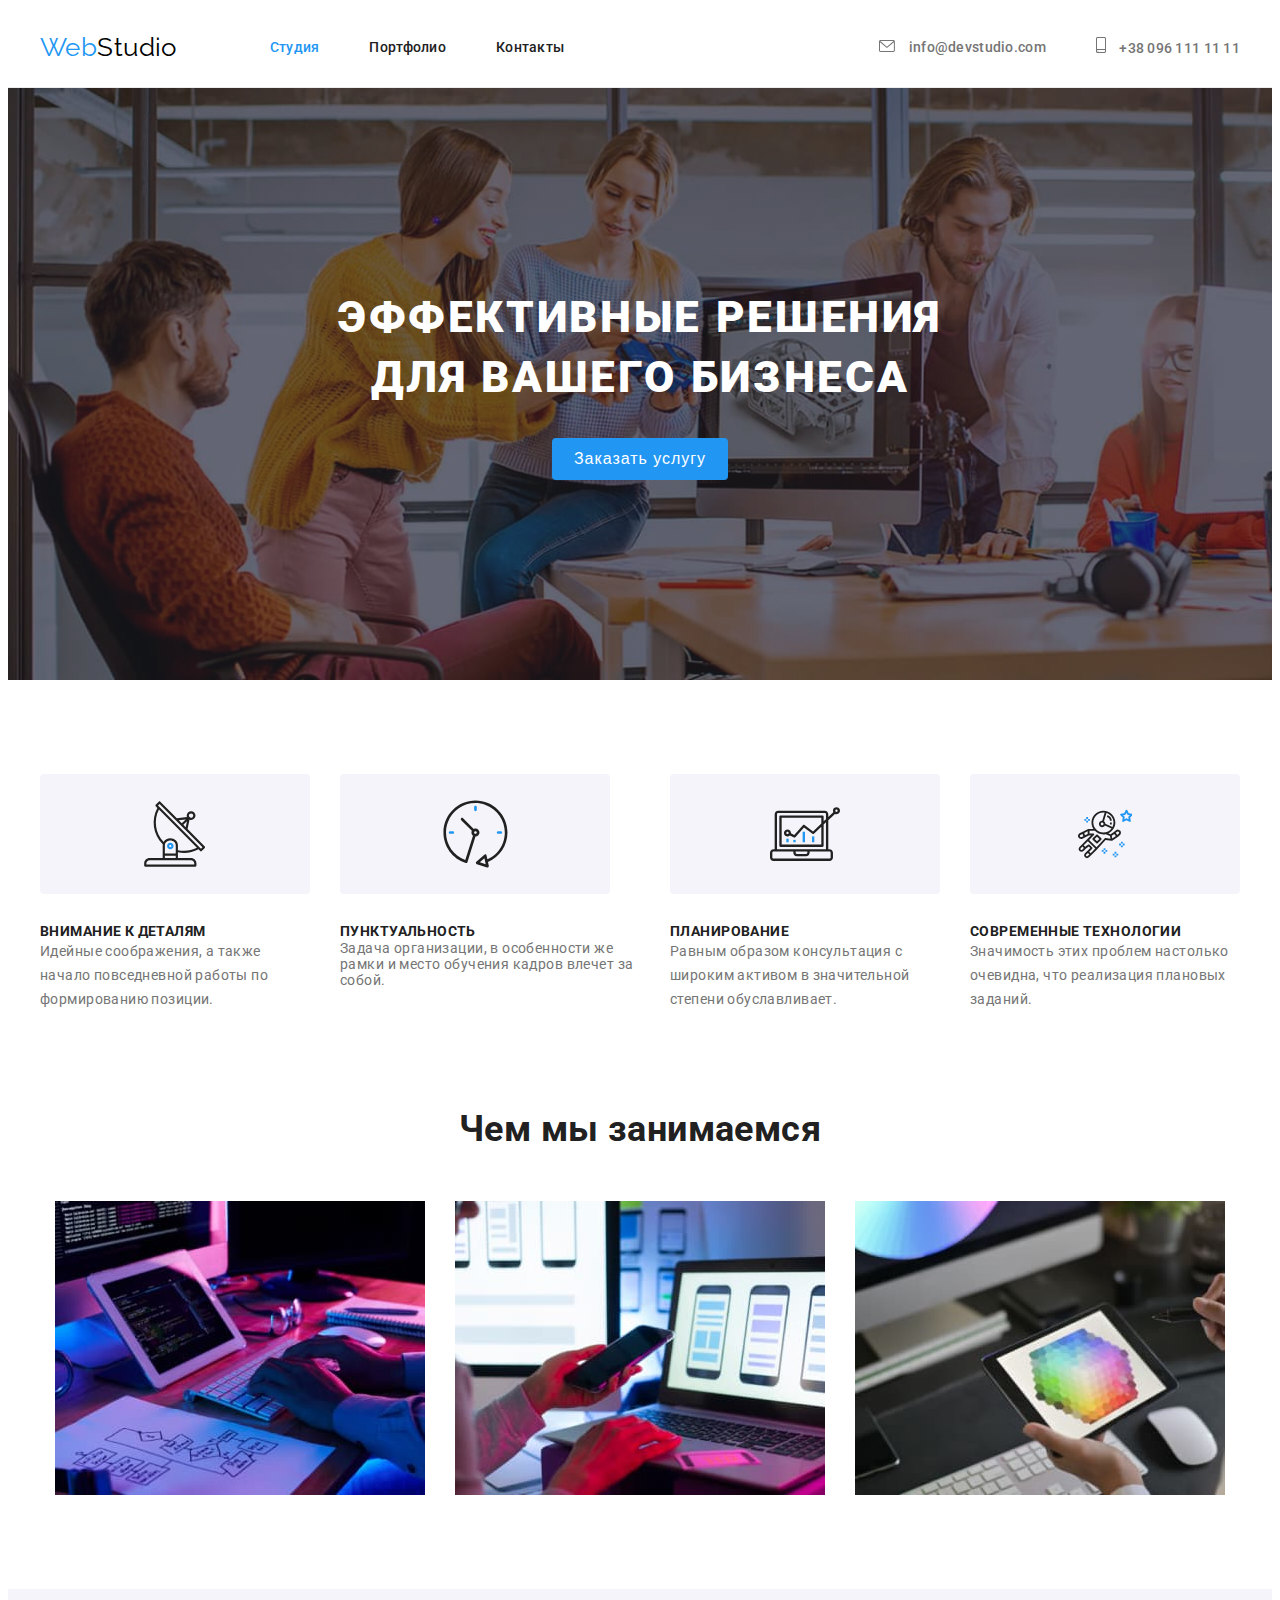
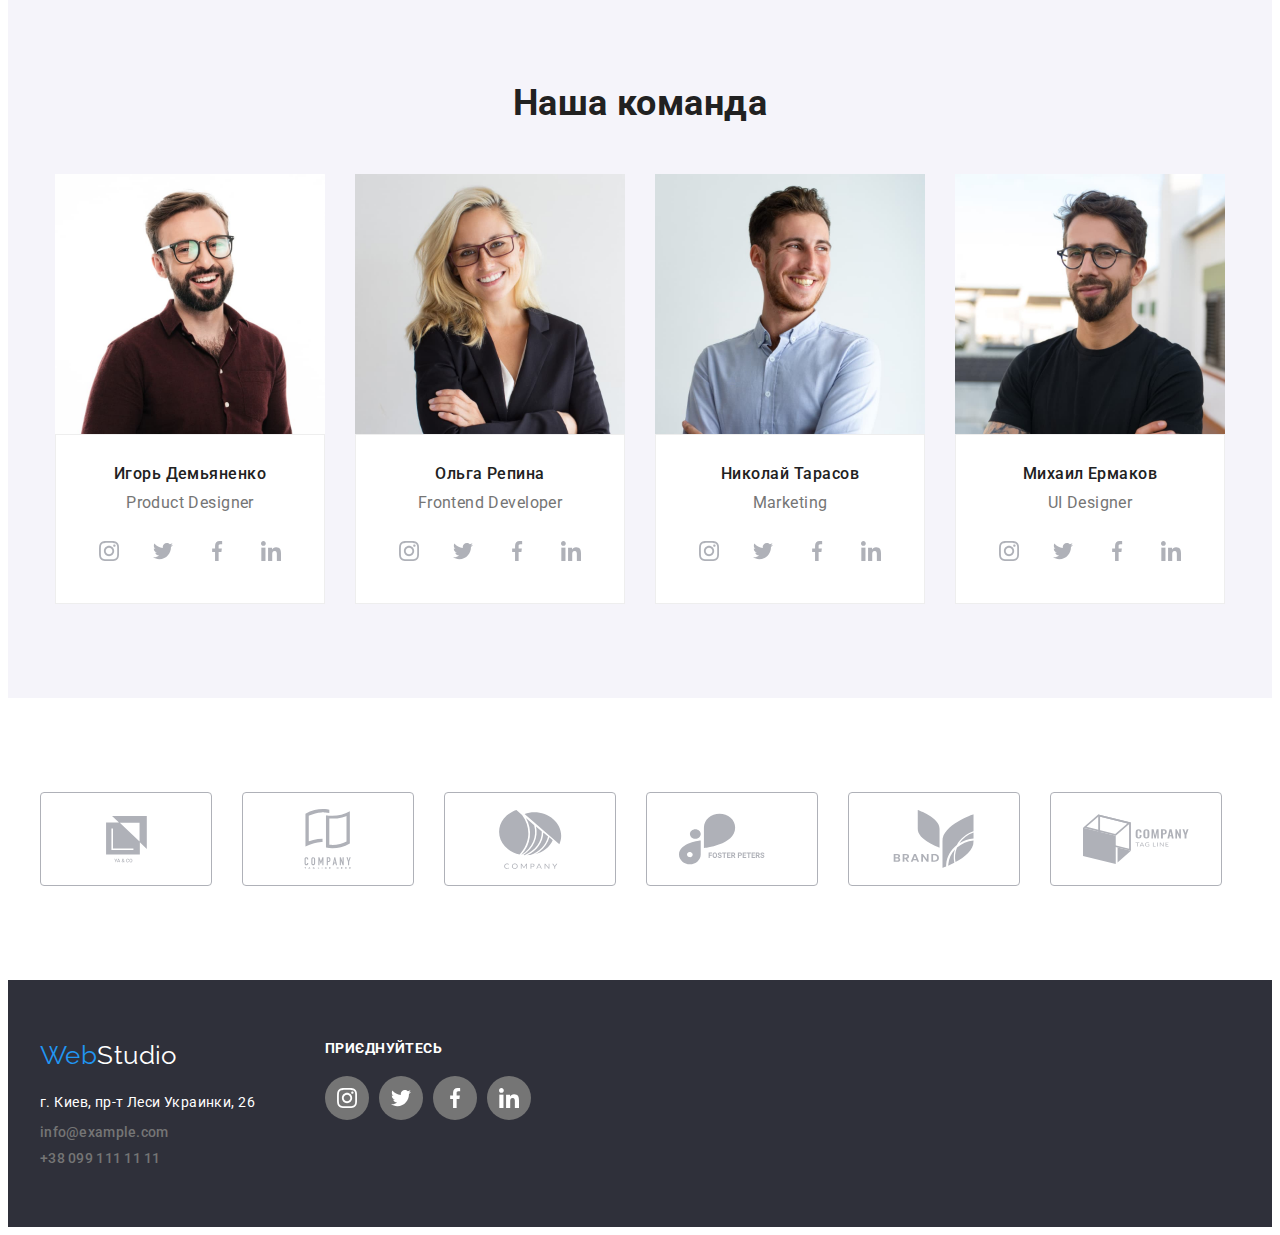
==== index.html @ f5c57e6a "Офорвлює іконки, тіні" ====
<!DOCTYPE html>
<html lang="ru">
  <head>
    <meta charset="UTF-8" />
    <meta http-equiv="X-UA-Compatible" content="IE=edge" />
    <meta name="viewport" content="width=device-width, initial-scale=1.0" />
    <title>WebStudio</title>
    <link rel="preconnect" href="https://fonts.googleapis.com" />
    <link rel="preconnect" href="https://fonts.gstatic.com" crossorigin />
    <link
      href="https://fonts.googleapis.com/css2?family=Montserrat:wght@400;700&family=Raleway:wght@700&family=Roboto:wght@400;500;700;900&display=swap"
      rel="stylesheet"
    />
    <link
      rel="stylesheet"
      href="https://cdnjs.cloudflare.com/ajax/libs/modern-normalize/1.1.0/modern-normalize.min.css"
      integrity="sha512-wpPYUAdjBVSE4KJnH1VR1HeZfpl1ub8YT/NKx4PuQ5NmX2tKuGu6U/JRp5y+Y8XG2tV+wKQpNHVUX03MfMFn9Q=="
      crossorigin="anonymous"
      referrerpolicy="no-referrer"
    />
    <link rel="stylesheet" href="./css/styles.css" />
  </head>
  <body>
    <header class="top-header section">
      <div class="container page-header-container">
        <nav class="navigation">
          <a class="logo link logo-link" href="./index.html"
            >Web<span class="logo logo-black">Studio</span>
          </a>
          <ul class="menu list menu-list-container">
            <li class="menu-item">
              <a class="nav-link link current" href="./index.html">Студия</a>
            </li>
            <li class="menu-item">
              <a class="nav-link link" href="./portfolio.html">Портфолио</a>
            </li>
            <li class="menu-item">
              <a class="nav-link link" href="">Контакты</a>
            </li>
          </ul>
        </nav>

        <ul class="list container list-contact-container">
          <li class="contact-item">
            <svg class="icon-convert" width="16px" height="12px">
              <use href="./images/sprite.svg#icon-envelope"></use>
            </svg>
            <a class="contact link" href="mailto:info@devstudio.com"
              >info@devstudio.com</a
            >
          </li>
          <li class="contact-item">
            <svg class="icon-convert" width="10px" height="16px">
              <use
                class="icon-convert"
                href="./images/sprite.svg#icon-smartphone"
              ></use>
            </svg>
            <a class="contact link" href="tel:+380961111111"
              >+38 096 111 11 11</a
            >
          </li>
        </ul>
      </div>
    </header>

    <main>
      <section class="hero section">
        <div class="container">
          <h1 class="hero-title">Эффективные решения для вашего бизнеса</h1>
          <button class="hero-btn" type="button">
            <span class="text-btn">Заказать услугу</span>
          </button>
        </div>
      </section>

      <section class="benefits section">
        <div class="container">
          <h2 class="visually-hidden">Преимущества</h2>
          <ul class="benefits-list list">
            <li class="benefits-item">
              <div class="benefits-icon-cont">
                <svg class="icon-benefits" width="65.32px" heidth="70px">
                  <use href="./images/sprite.svg#icon-antenna-1"></use>
                </svg>
              </div>

              <h3 class="benefits-title">Внимание к деталям</h3>
              <p class="section-description">
                Идейные соображения, а также начало повседневной работы по
                формированию позиции.
              </p>
            </li>
            <li class="benefits-item">
              <div class="benefits-icon-cont">
                <svg class="icon-benefits" width="66.96px" heidth="70px">
                  <use href="./images/sprite.svg#icon-clock-1"></use>
                </svg>
              </div>

              <h3 class="benefits-title">Пунктуальность</h3>
              <p class="suptitle">
                Задача организации, в особенности же рамки и место обучения
                кадров влечет за собой.
              </p>
            </li>
            <li class="benefits-item">
              <div class="benefits-icon-cont">
                <svg class="icon-benefits" width="70px" heidth="53.69px">
                  <use href="./images/sprite.svg#icon-diagram-1"></use>
                </svg>
              </div>

              <h3 class="benefits-title">Планирование</h3>
              <p class="section-description">
                Равным образом консультация с широким активом в значительной
                степени обуславливает.
              </p>
            </li>
            <li class="benefits-item">
              <div class="benefits-icon-cont">
                <svg class="icon-benefits" width="54.83px" heidth="60.66px">
                  <use href="./images/sprite.svg#icon-astronaut-1"></use>
                </svg>
              </div>

              <h3 class="benefits-title">Современные технологии</h3>
              <p class="section-description">
                Значимость этих проблем настолько очевидна, что реализация
                плановых заданий.
              </p>
            </li>
          </ul>
        </div>
      </section>

      <section class="work-list section">
        <div class="container">
          <h2 class="section-title">Чем мы занимаемся</h2>
          <ul class="list work-list-cards">
            <li class="work-list-item">
              <img
                src="./images/service-1.jpg"
                alt="планшет и клавиатура"
                width="370"
                height="294"
              />
            </li>
            <li class="work-list-item">
              <img
                src="./images/service-2.jpg"
                alt="телефон и планшет"
                width="370"
                height="294"
              />
            </li>
            <li class="work-list-item">
              <img
                src="./images/service-3.jpg"
                alt="рисование на планшете"
                width="370"
                height="294"
              />
            </li>
          </ul>
        </div>
      </section>

      <section class="team section">
        <div class="container">
          <h2 class="section-title team-title">Наша команда</h2>
          <ul class="list team-list">
            <li class="team-cards">
              <img
                src="./images/master-demyanenko-1.jpg"
                alt="Игорь Демьяненко"
                width="270"
                height="260"
              />
              <div class="work-text-item">
                <h3 class="team-member">Игорь Демьяненко</h3>
                <p class="job-title" lang="en">Product Designer</p>
                <ul class="social-list list">
                  <li class="cosial-list-item">
                    <a href="" class="social-list-link">
                      <svg class="social-list-icon" width="20px" height="20px">
                        <use href="./images/sprite.svg#icon-instagram-2"></use>
                      </svg>
                    </a>
                  </li>
                  <li class="cosial-list-item">
                    <a href="" class="social-list-link">
                      <svg class="social-list-icon" width="20px" height="20px">
                        <use href="./images/sprite.svg#icon-twitter-1"></use>
                      </svg>
                    </a>
                  </li>
                  <li class="cosial-list-item">
                    <a href="" class="social-list-link">
                      <svg class="social-list-icon" width="20px" height="20px">
                        <use href="./images/sprite.svg#icon-facebook-1"></use>
                      </svg>
                    </a>
                  </li>
                  <li class="cosial-list-item">
                    <a href="" class="social-list-link">
                      <svg class="social-list-icon" width="20px" height="20px">
                        <use href="./images/sprite.svg#icon-linkedin-1"></use>
                      </svg>
                    </a>
                  </li>
                </ul>
              </div>
            </li>
            <li class="team-cards">
              <img
                src="./images/master-repina-2.jpg"
                alt="Ольга Репина"
                width="270"
                height="260"
              />
              <div class="work-text-item">
                <h3 class="team-member">Ольга Репина</h3>
                <p class="job-title" lang="en">Frontend Developer</p>
                <ul class="social-list list">
                  <li class="cosial-list-item">
                    <a href="" class="social-list-link">
                      <svg class="social-list-icon" width="20px" height="20px">
                        <use href="./images/sprite.svg#icon-instagram-2"></use>
                      </svg>
                    </a>
                  </li>
                  <li class="cosial-list-item">
                    <a href="" class="social-list-link">
                      <svg class="social-list-icon" width="20px" height="20px">
                        <use href="./images/sprite.svg#icon-twitter-1"></use>
                      </svg>
                    </a>
                  </li>
                  <li class="cosial-list-item">
                    <a href="" class="social-list-link">
                      <svg class="social-list-icon" width="20px" height="20px">
                        <use href="./images/sprite.svg#icon-facebook-1"></use>
                      </svg>
                    </a>
                  </li>
                  <li class="cosial-list-item">
                    <a href="" class="social-list-link">
                      <svg class="social-list-icon" width="20px" height="20px">
                        <use href="./images/sprite.svg#icon-linkedin-1"></use>
                      </svg>
                    </a>
                  </li>
                </ul>
              </div>
            </li>
            <li class="team-cards">
              <img
                src="./images/master-tarasov-3.jpg"
                alt="Николай Тарасов"
                width="270"
                height="260"
              />
              <div class="work-text-item">
                <h3 class="team-member">Николай Тарасов</h3>
                <p class="job-title" lang="en">Marketing</p>
                <ul class="social-list list">
                  <li class="cosial-list-item">
                    <a href="" class="social-list-link">
                      <svg class="social-list-icon" width="20px" height="20px">
                        <use href="./images/sprite.svg#icon-instagram-2"></use>
                      </svg>
                    </a>
                  </li>
                  <li class="cosial-list-item">
                    <a href="" class="social-list-link">
                      <svg class="social-list-icon" width="20px" height="20px">
                        <use href="./images/sprite.svg#icon-twitter-1"></use>
                      </svg>
                    </a>
                  </li>
                  <li class="cosial-list-item">
                    <a href="" class="social-list-link">
                      <svg class="social-list-icon" width="20px" height="20px">
                        <use href="./images/sprite.svg#icon-facebook-1"></use>
                      </svg>
                    </a>
                  </li>
                  <li class="cosial-list-item">
                    <a href="" class="social-list-link">
                      <svg class="social-list-icon" width="20px" height="20px">
                        <use href="./images/sprite.svg#icon-linkedin-1"></use>
                      </svg>
                    </a>
                  </li>
                </ul>
              </div>
            </li>
            <li class="team-cards">
              <img
                src="./images/master-yermakov-4.jpg"
                alt="Михаил Ермаков"
                width="270"
                height="260"
              />
              <div class="work-text-item">
                <h3 class="team-member">Михаил Ермаков</h3>
                <p class="job-title" lang="en">UI Designer</p>
                <ul class="social-list list">
                  <li class="cosial-list-item">
                    <a href="" class="social-list-link">
                      <svg class="social-list-icon" width="20px" height="20px">
                        <use href="./images/sprite.svg#icon-instagram-2"></use>
                      </svg>
                    </a>
                  </li>
                  <li class="cosial-list-item">
                    <a href="" class="social-list-link">
                      <svg class="social-list-icon" width="20px" height="20px">
                        <use href="./images/sprite.svg#icon-twitter-1"></use>
                      </svg>
                    </a>
                  </li>
                  <li class="cosial-list-item">
                    <a href="" class="social-list-link">
                      <svg class="social-list-icon" width="20px" height="20px">
                        <use href="./images/sprite.svg#icon-facebook-1"></use>
                      </svg>
                    </a>
                  </li>
                  <li class="cosial-list-item">
                    <a href="" class="social-list-link">
                      <svg class="social-list-icon" width="20px" height="20px">
                        <use href="./images/sprite.svg#icon-linkedin-1"></use>
                      </svg>
                    </a>
                  </li>
                </ul>
              </div>
            </li>
          </ul>
        </div>
      </section>
    </main>

    <section class="clients section">
      <div class="container">
        <ul class="clients-list list">
          <li class="clients-item">
            <svg class="icon-clients" width="41px" height="46.7px">
              <use
                class="icon-clients-log"
                href="./images/sprite.svg#icon-ya-co"
              ></use>
            </svg>
          </li>
          <li class="clients-item">
            <svg class="icon-clients" width="106px" height="60px">
              <use
                class="icon-clients-log"
                href="./images/sprite.svg#icon-tagline-here"
              ></use>
            </svg>
          </li>
          <li class="clients-item">
            <svg class="icon-clients" width="106px" height="60px">
              <use
                class="icon-clients-log"
                href="./images/sprite.svg#icon-company"
              ></use>
            </svg>
          </li>
          <li class="clients-item">
            <svg class="icon-clients" width="106px" height="60px">
              <use
                class="icon-clients-log"
                href="./images/sprite.svg#icon-fosters-peters"
              ></use>
            </svg>
          </li>
          <li class="clients-item">
            <svg class="icon-clients" width="106px" height="60px">
              <use
                class="icon-clients-log"
                href="./images/sprite.svg#icon-brand"
              ></use>
            </svg>
          </li>
          <li class="clients-item">
            <svg class="icon-clients" width="106px" height="60px">
              <use
                class="icon-clients-log"
                href="./images/sprite.svg#icon-tag-line"
              ></use>
            </svg>
          </li>
        </ul>
      </div>
    </section>

    <footer class="footer">
      <div class="footer-lister container">
        <div class="adress-footer">
          <a class="logo link logo-footer" href="./index.html"
            >Web<span class="logo logo-white">Studio</span>
          </a>

          <ul class="list footer-list">
            <li class="footer-list-item">
              <a
                class="address link"
                href="https://goo.gl/maps/izDDTeP29gWywZRQ9"
                target="_blank"
                rel="noopener nofollow noreferrer"
                >г. Киев, пр-т Леси Украинки, 26</a
              >
            </li>
            <li class="footer-list-item">
              <a
                class="contact link contact-footer"
                href="mailto:info@example.com"
                >info@example.com</a
              >
            </li>
            <li class="footer-list-item">
              <a class="contact link" href="tel:+380991111111"
                >+38 099 111 11 11</a
              >
            </li>
          </ul>
        </div>
        <div class="social-footer">
          <p class="common-footer">ПРИЄДНУЙТЕСЬ</p>
          <ul class="social-list list">
            <li class="cosial-list-item">
              <a href="" class="social-list-link-footer">
                <svg class="social-list-icon-footer" width="20px" height="20px">
                  <use href="./images/sprite.svg#icon-instagram-2"></use>
                </svg>
              </a>
            </li>
            <li class="cosial-list-item">
              <a href="" class="social-list-link-footer">
                <svg class="social-list-icon-footer" width="20px" height="20px">
                  <use href="./images/sprite.svg#icon-twitter-1"></use>
                </svg>
              </a>
            </li>
            <li class="cosial-list-item">
              <a href="" class="social-list-link-footer">
                <svg class="social-list-icon-footer" width="20px" height="20px">
                  <use href="./images/sprite.svg#icon-facebook-1"></use>
                </svg>
              </a>
            </li>
            <li class="cosial-list-item">
              <a href="" class="social-list-link-footer">
                <svg class="social-list-icon-footer" width="20px" height="20px">
                  <use href="./images/sprite.svg#icon-linkedin-1"></use>
                </svg>
              </a>
            </li>
          </ul>
        </div>
      </div>
    </footer>
  </body>
</html>
---- css/styles.css ----
:root {
  --background-color: #ffffff;
  --accent-color: #2196f3;
  --text-color: #212121;
  --section-text: #757575;
}

ul,
ol {
  margin-top: 0;
  margin-bottom: 0;
  padding-left: 0;
}

h1,
h2,
h3,
h4,
p {
  margin-top: 0;
  margin-bottom: 0;
}

img {
  display: block;
}

body {
  font-family: "Roboto", sans-serif;
  color: var(--section-text);
  font-size: 14px;
  letter-spacing: 0.03em;
}

.section {
  padding-top: 94px;
  padding-bottom: 94px;
}

.container {
  width: 1200px;
  margin-left: auto;
  margin-right: auto;
  padding-left: 15px;
  padding-right: 15px;
}

.top-header {
  padding-top: 24px;
  padding-bottom: 24px;
  border-bottom: 1px solid #ececec;
}

.page-header-container {
  display: flex;
}

.navigation {
  display: flex;
  align-items: center;
}

.menu-list-container {
  display: flex;
  align-items: center;
  padding: 0;
  margin: 0;
}

.list-contact-container {
  display: flex;
  justify-content: flex-end;
  align-items: center;
  padding: 0;
  margin: 0;
}

.list {
  list-style: none;
}

.link {
  text-decoration: none;
}

.logo {
  font-family: "Raleway", sans-serif;
  font-size: 26px;
  line-height: 1.19;
  color: var(--accent-color);
}

.logo-link {
  margin-right: 93px;
}

.logo-black {
  color: #000000;
}

.nav-link {
  font-weight: 500;
  line-height: 1.14;
  letter-spacing: 0.02em;
  color: var(--text-color);
}

.nav-link:hover,
.nav-link:focus {
  color: var(--accent-color);
}

.menu .link.current {
  color: var(--accent-color);
}

.menu-item:not(:last-child) {
  margin-right: 50px;
}

.contact {
  color: var(--section-text);
  font-weight: 500;
  line-height: 1.14;
  letter-spacing: 0.02em;
}

.contact:hover,
.contact:focus {
  color: var(--accent-color);
}

.contact-item:hover,
.contact-item:focus {
  cursor: pointer;
  color: var(--accent-color);
}

.contact-item:hover .icon-convert,
.contact-item:focus .icon-convert {
  cursor: pointer;
  fill: var(--accent-color);
}

.contact-item:not(:last-child) {
  margin-right: 50px;
}

.icon-convert {
  fill: #757575;
  margin-right: 10px;
}

.hero-title {
  width: 696px;
  font-weight: 900;
  font-size: 44px;
  line-height: 1.36;
  text-align: center;
  letter-spacing: 0.06em;
  text-transform: uppercase;
  color: var(--background-color);
  margin-bottom: 30px;
  margin-left: auto;
  margin-right: auto;
}

.hero {
  background-color: #2f303a;
  padding-top: 200px;
  padding-bottom: 200px;
  background-image: linear-gradient(
      rgba(47, 48, 58, 0.4),
      rgba(47, 48, 58, 0.4)
    ),
    url(../images/Img.jpg);
  background-size: cover;
}

.hero-btn {
  font-weight: 500;
  border: none;
  border-radius: 4px;
  padding: 6px 22px;
  font-size: 16px;
  line-height: 1.9;
  display: flex;
  align-items: center;
  text-align: center;
  letter-spacing: 0.06em;
  color: var(--background-color);
  background-color: var(--accent-color);
  cursor: pointer;
  margin-left: auto;
  margin-right: auto;
}

.hero-btn:hover,
.hero-btn:focus {
  background-color: var(--section-text);
}

.hero-btn-pf {
  font-family: inherit;
  border: none;
  border-radius: 4px;
  padding: 6px 22px;
  font-weight: 500;
  font-size: 16px;
  line-height: 1.9;
  display: flex;
  align-items: center;
  text-align: center;
  letter-spacing: 0.06em;
  color: var(--text-color);
  cursor: pointer;
}

.hero-btn-pf:hover,
.hero-btn-pf:focus {
  color: var(--background-color);
  background: var(--accent-color);
  box-shadow: 0px 1px 1px rgba(0, 0, 0, 0.12), 0px 4px 4px rgba(0, 0, 0, 0.06),
    1px 4px 6px rgba(0, 0, 0, 0.16);
}

.visually-hidden {
  position: absolute;
  white-space: nowrap;
  width: 1px;
  height: 1px;
  overflow: hidden;
  border: 0;
  padding: 0;
  clip: rect(0 0 0 0);
  clip-path: inset(50%);
  margin: -1px;
}

.benefits {
  padding-top: 94px;
}

.benefits-title {
  font-size: 14px;
  line-height: 1.14;
  text-transform: uppercase;
  color: var(--text-color);
}

.benefits-list {
  display: flex;
  justify-content: center;
}

.benefits-item:not(:nth-child(4n)) {
  margin-right: 30px;
}

.benefits-icon-cont {
  width: 270px;
  height: 120px;
  display: flex;
  justify-content: center;
  margin-bottom: 30px;
  background-color: #f5f4fa;
  border-radius: 4px;
}

.clients-list {
  display: flex;
}

.section-description {
  width: 270px;
  height: 75px;
}

.section-description {
  line-height: 1.7;
}

.section-title {
  font-size: 36px;
  line-height: 1.16;
  text-align: center;
  color: var(--text-color);
  margin-bottom: 50px;
}

.work-list {
  padding-top: 0;
}

.work-list-cards {
  display: flex;
  justify-content: center;
}

.work-list-item:not(:last-child) {
  margin-right: 30px;
}

.team {
  background-color: #f5f4fa;
}

.team-title {
  margin-bottom: 50px;
}

.team-list {
  display: flex;
  justify-content: center;
}

.team-cards:not(:nth-child(4n)) {
  margin-right: 30px;
}

.team-member {
  font-weight: 500;
  font-size: 16px;
  line-height: 1.18;
  text-align: center;
  letter-spacing: 0.03em;
  color: var(--text-color);
}

.job-title {
  font-size: 16px;
  line-height: 1.18;
  text-align: center;
  margin-top: 10px;
  margin-bottom: 16px;
}

.address {
  line-height: 1.7;
  color: var(--background-color);
}

.work-examples .title {
  font-size: 18px;
  line-height: 2;
  letter-spacing: 0.06em;
  color: var(--text-color);
}

.section-title-pf {
  font-size: 18px;
  line-height: 2;

  letter-spacing: 0.06em;
  color: var(--text-color);

  margin-bottom: 4px;
}

.work-description {
  font-size: 16px;
  line-height: 1.88;
}

.footer {
  background-color: #2f303a;
  padding-top: 60px;
  padding-bottom: 60px;
}

.logo-footer {
  display: block;
  margin-bottom: 20px;
}

.logo-white {
  color: var(--background-color);
}

.footer-list-item:not(:nth-child(3n)) {
  margin-bottom: 9px;
}

.active {
  color: var(--background-color);
  background-color: var(--accent-color);
}

.hero-btn-pf-list {
  display: flex;
  justify-content: center;
  margin-bottom: 56px;
}

.hero-btn-list-pf:not(:nth-child(5n)) {
  margin-right: 8px;
}

.work-examplest-list {
  display: flex;
  flex-wrap: wrap;
  justify-content: space-between;
}

.work-examples-item:hover,
.work-examples-item:focus {
  cursor: pointer;
  box-shadow: 0px 1px 1px rgba(0, 0, 0, 0.12), 0px 4px 4px rgba(0, 0, 0, 0.06),
    1px 4px 6px rgba(0, 0, 0, 0.16);
}

.work-text-item {
  background: var(--background-color);
  border: 1px solid #eeeeee;
  padding: 30px;
}

.social-list {
  display: flex;
  justify-content: center;
  gap: 10px;
}

.social-list-link {
  display: flex;
  justify-content: center;
  align-items: center;
  width: 44px;
  height: 44px;
  border-radius: 50%;
  background-color: var(--background-color);
}

.social-list-link:hover,
.social-list-link:focus {
  background-color: #2196f3;
}

.social-list-link:hover .social-list-icon,
.social-list-link:focus .social-list-icon {
  fill: var(--background-color);
}

.social-list-icon {
  fill: #afb1b8;
}

.clients-item {
  display: flex;
  justify-content: center;
  align-items: center;
  width: 170px;
  height: 92px;
  border: 1px solid #afb1b8;
  border-radius: 4px;
}

.clients-list {
  display: flex;
  gap: 30px;
}

.icon-clients {
  display: flex;
  justify-content: center;
  align-items: center;
  fill: #afb1b8;
}

.clients-item:hover,
.clients-item:focus {
  border-color: var(--accent-color);
  cursor: pointer;
}

.clients-item:hover .icon-clients-log,
.clients-item:focus .icon-clients-log {
  fill: var(--accent-color);
}

.work-examples-item:not(:nth-last-child(-n + 3)) {
  margin-bottom: 30px;
}
.footer-lister {
  display: flex;
}

.adress-footer {
  margin-right: 70px;
}

.common-footer {
  font-family: "Roboto";
  font-style: normal;
  font-weight: 700;
  font-size: 14px;
  line-height: 0, 87;
  letter-spacing: 0.03em;
  text-transform: uppercase;
  color: var(--background-color);
  margin-bottom: 20px;
}

.social-list-link-footer {
  display: flex;
  justify-content: center;
  align-items: center;
  width: 44px;
  height: 44px;
  border-radius: 50%;
  background-color: var(--section-text);
}

.social-list-link-footer:hover,
.social-list-link-footer:focus {
  background-color: #2196f3;
}

.social-list-link-footer:hover .social-list-icon,
.social-list-link-footer:focus .social-list-icon {
  fill: var(--background-color);
}

.social-list-icon-footer {
  fill: var(--background-color);
}
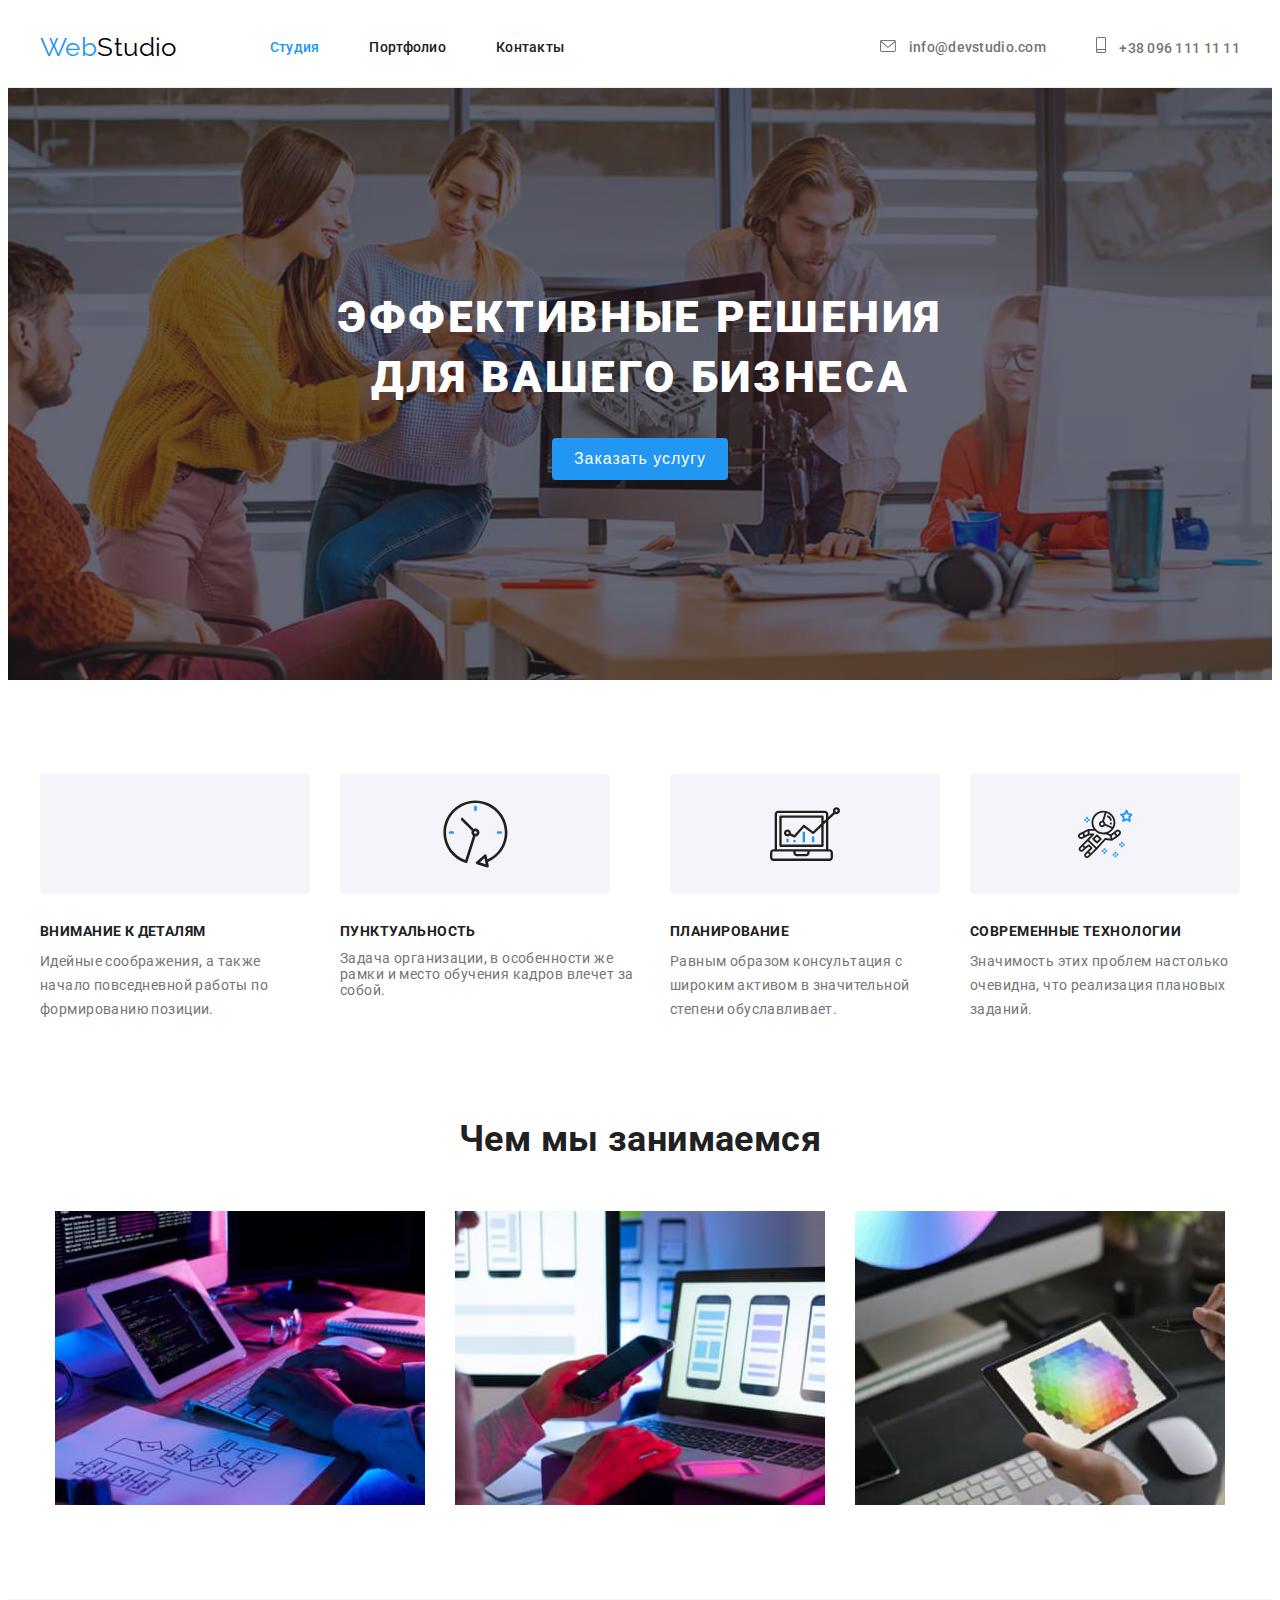
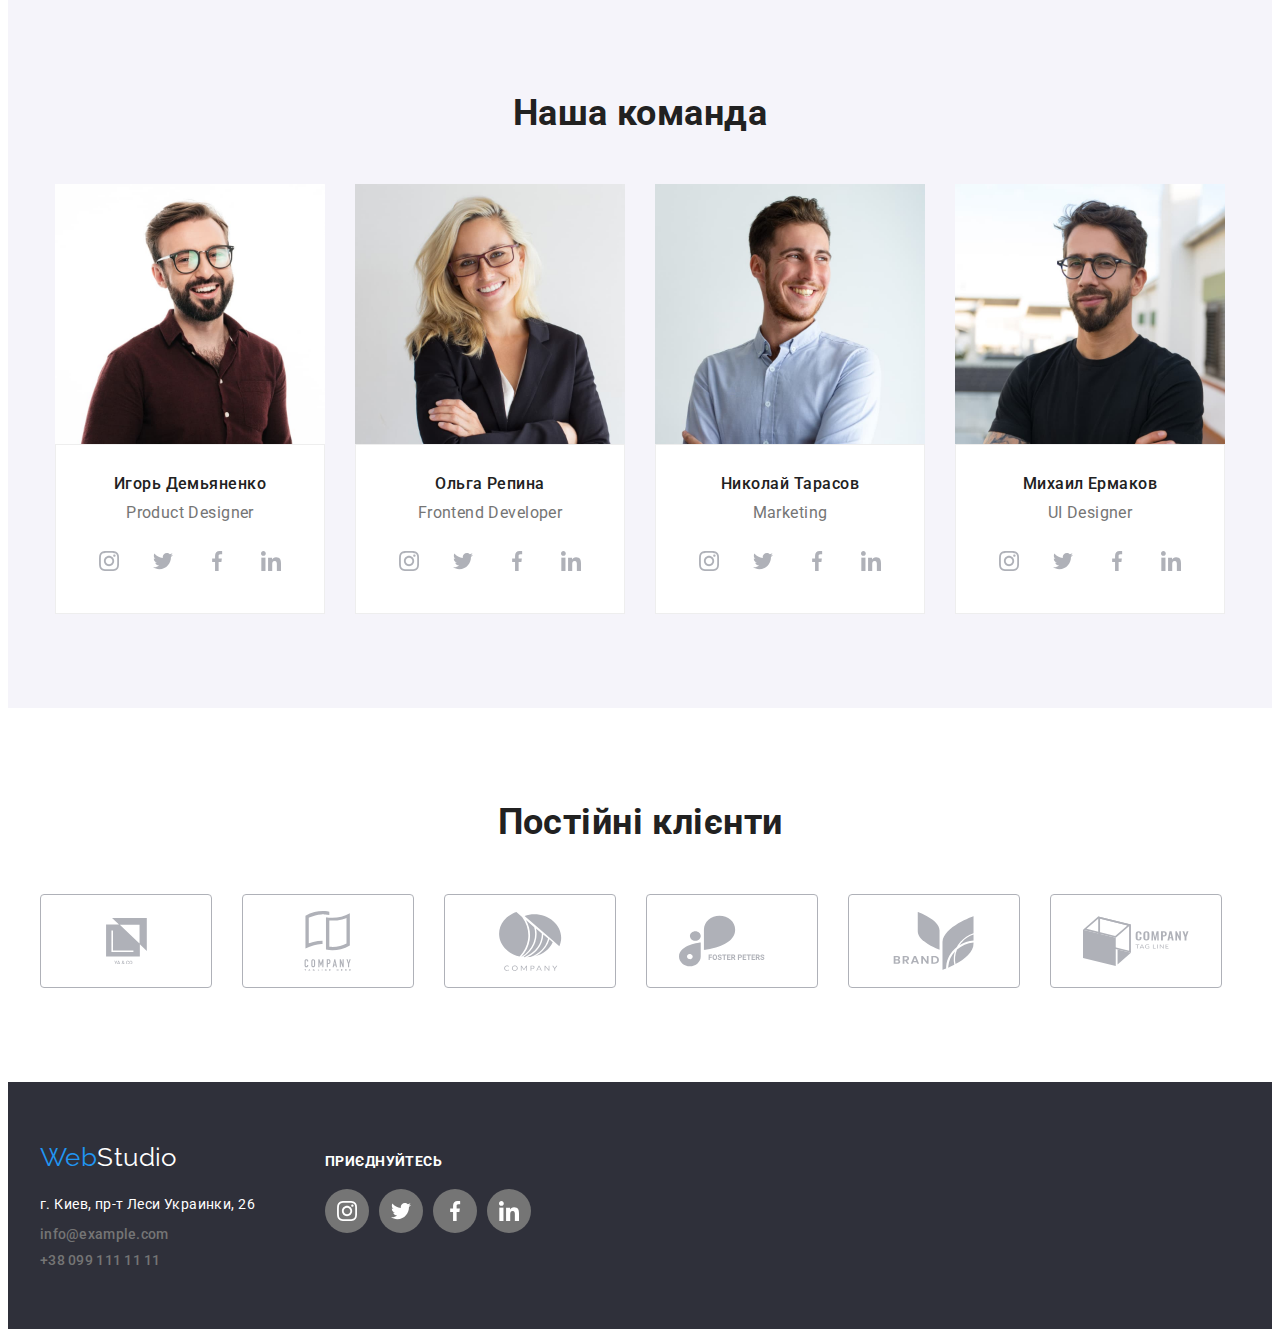
==== commit 8776487c: "Виправляє помилки" ====
--- a/index.html
+++ b/index.html
@@ -42,22 +42,22 @@
 
         <ul class="list container list-contact-container">
           <li class="contact-item">
-            <svg class="icon-convert" width="16px" height="12px">
-              <use href="./images/sprite.svg#icon-envelope"></use>
-            </svg>
-            <a class="contact link" href="mailto:info@devstudio.com"
-              >info@devstudio.com</a
+            <a class="contact link" href="mailto:info@devstudio.com">
+              <svg class="icon-convert" width="16px" height="12px">
+                <use href="./images/sprite.svg#icon-envelope"></use>
+              </svg>
+              info@devstudio.com</a
             >
           </li>
           <li class="contact-item">
-            <svg class="icon-convert" width="10px" height="16px">
-              <use
-                class="icon-convert"
-                href="./images/sprite.svg#icon-smartphone"
-              ></use>
-            </svg>
-            <a class="contact link" href="tel:+380961111111"
-              >+38 096 111 11 11</a
+            <a class="contact link" href="tel:+380961111111">
+              <svg class="icon-convert" width="10px" height="16px">
+                <use
+                  class="icon-convert"
+                  href="./images/sprite.svg#icon-smartphone"
+                ></use>
+              </svg>
+              +38 096 111 11 11</a
             >
           </li>
         </ul>
@@ -81,7 +81,7 @@
             <li class="benefits-item">
               <div class="benefits-icon-cont">
                 <svg class="icon-benefits" width="65.32px" heidth="70px">
-                  <use href="./images/sprite.svg#icon-antenna-1"></use>
+                  <use>href="./images/sprite.svg#icon-antenna-1"></use>
                 </svg>
               </div>
 
@@ -345,54 +345,67 @@
 
     <section class="clients section">
       <div class="container">
+        <h2 class="section-title team-title">Постійні клієнти</h2>
         <ul class="clients-list list">
           <li class="clients-item">
-            <svg class="icon-clients" width="41px" height="46.7px">
-              <use
-                class="icon-clients-log"
-                href="./images/sprite.svg#icon-ya-co"
-              ></use>
-            </svg>
-          </li>
-          <li class="clients-item">
-            <svg class="icon-clients" width="106px" height="60px">
-              <use
-                class="icon-clients-log"
-                href="./images/sprite.svg#icon-tagline-here"
-              ></use>
-            </svg>
-          </li>
-          <li class="clients-item">
-            <svg class="icon-clients" width="106px" height="60px">
-              <use
-                class="icon-clients-log"
-                href="./images/sprite.svg#icon-company"
-              ></use>
-            </svg>
-          </li>
-          <li class="clients-item">
-            <svg class="icon-clients" width="106px" height="60px">
-              <use
-                class="icon-clients-log"
-                href="./images/sprite.svg#icon-fosters-peters"
-              ></use>
-            </svg>
-          </li>
-          <li class="clients-item">
-            <svg class="icon-clients" width="106px" height="60px">
-              <use
-                class="icon-clients-log"
-                href="./images/sprite.svg#icon-brand"
-              ></use>
-            </svg>
-          </li>
-          <li class="clients-item">
-            <svg class="icon-clients" width="106px" height="60px">
-              <use
-                class="icon-clients-log"
-                href="./images/sprite.svg#icon-tag-line"
-              ></use>
-            </svg>
+            <a class="clients-item-link" href="">
+              <svg class="icon-clients" width="41px" height="46.7px">
+                <use
+                  class="icon-clients-log"
+                  href="./images/sprite.svg#icon-ya-co"
+                ></use>
+              </svg>
+            </a>
+          </li>
+          <li class="clients-item">
+            <a class="clients-item-link" href="">
+              <svg class="icon-clients" width="106px" height="60px">
+                <use
+                  class="icon-clients-log"
+                  href="./images/sprite.svg#icon-tagline-here"
+                ></use>
+              </svg>
+            </a>
+          </li>
+          <li class="clients-item">
+            <a class="clients-item-link" href="">
+              <svg class="icon-clients" width="106px" height="60px">
+                <use
+                  class="icon-clients-log"
+                  href="./images/sprite.svg#icon-company"
+                ></use>
+              </svg>
+            </a>
+          </li>
+          <li class="clients-item">
+            <a class="clients-item-link" href="">
+              <svg class="icon-clients" width="106px" height="60px">
+                <use
+                  class="icon-clients-log"
+                  href="./images/sprite.svg#icon-fosters-peters"
+                ></use>
+              </svg>
+            </a>
+          </li>
+          <li class="clients-item">
+            <a class="clients-item-link" href="">
+              <svg class="icon-clients" width="106px" height="60px">
+                <use
+                  class="icon-clients-log"
+                  href="./images/sprite.svg#icon-brand"
+                ></use>
+              </svg>
+            </a>
+          </li>
+          <li class="clients-item">
+            <a class="clients-item-link" href="">
+              <svg class="icon-clients" width="106px" height="60px">
+                <use
+                  class="icon-clients-log"
+                  href="./images/sprite.svg#icon-tag-line"
+                ></use>
+              </svg>
+            </a>
           </li>
         </ul>
       </div>
--- a/css/styles.css
+++ b/css/styles.css
@@ -23,6 +23,10 @@
 
 img {
   display: block;
+}
+
+.link-text {
+  color: #757575;
 }
 
 body {
@@ -175,6 +179,10 @@
     ),
     url(../images/Img.jpg);
   background-size: cover;
+  background-repeat: no-repeat;
+  background-position: center;
+  max-width: 1600px;
+  margin: auto;
 }
 
 .hero-btn {
@@ -246,6 +254,7 @@
   line-height: 1.14;
   text-transform: uppercase;
   color: var(--text-color);
+  margin-bottom: 10px;
 }
 
 .benefits-list {
@@ -473,8 +482,8 @@
   cursor: pointer;
 }
 
-.clients-item:hover .icon-clients-log,
-.clients-item:focus .icon-clients-log {
+.clients-item-link:hover .icon-clients-log,
+.clients-item-link:focus .icon-clients-log {
   fill: var(--accent-color);
 }
 
@@ -483,6 +492,7 @@
 }
 .footer-lister {
   display: flex;
+  align-items: baseline;
 }
 
 .adress-footer {
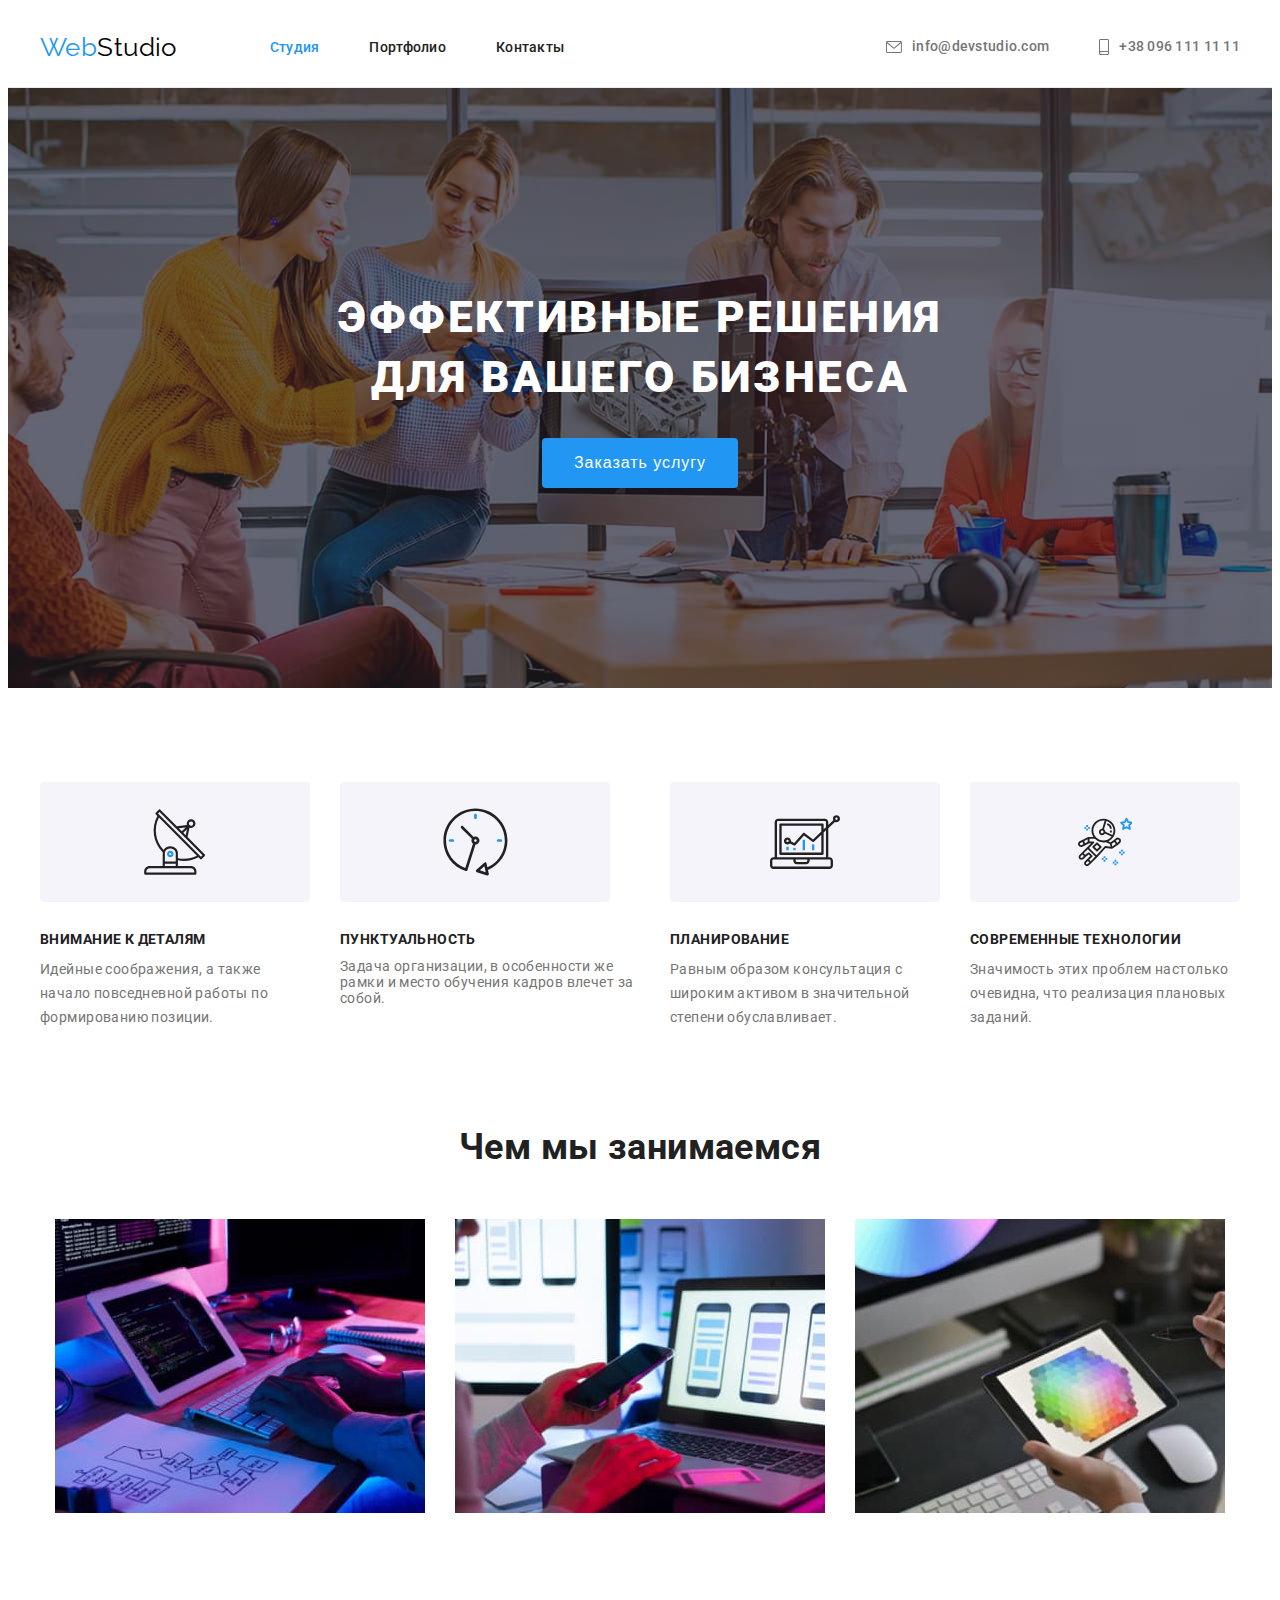
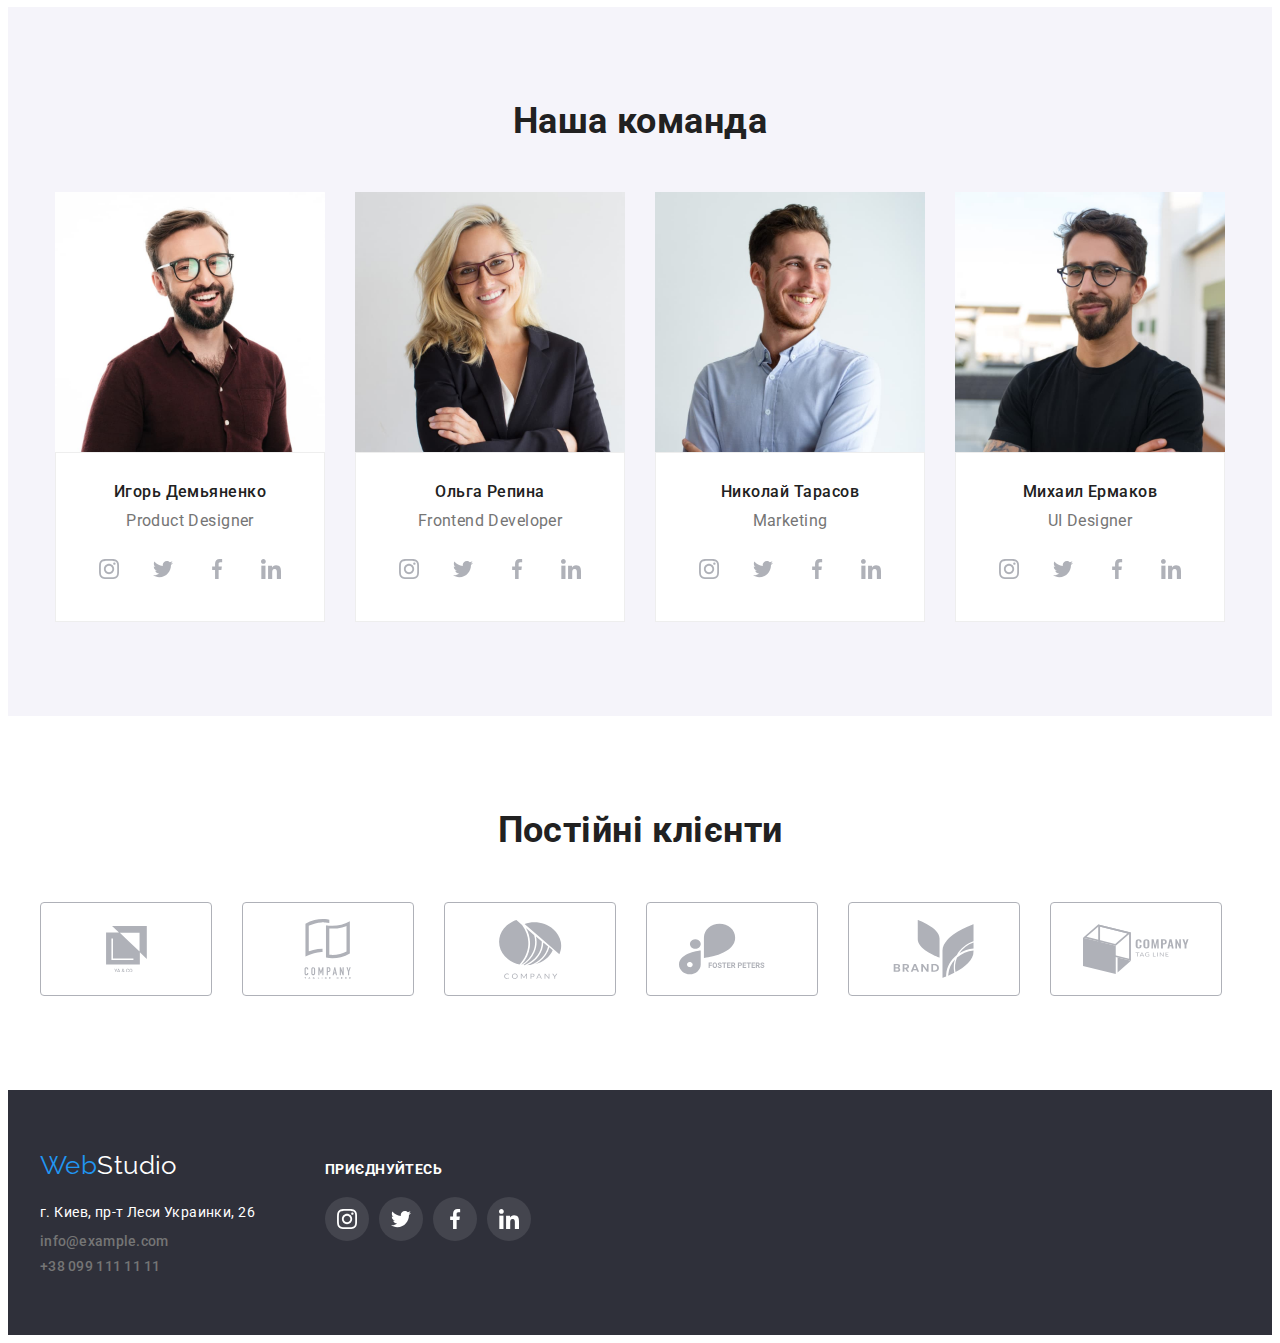
==== commit 7f398ca3: "Виправляє помилки" ====
--- a/index.html
+++ b/index.html
@@ -81,7 +81,7 @@
             <li class="benefits-item">
               <div class="benefits-icon-cont">
                 <svg class="icon-benefits" width="65.32px" heidth="70px">
-                  <use>href="./images/sprite.svg#icon-antenna-1"></use>
+                  <use href="./images/sprite.svg#icon-antenna-1"></use>
                 </svg>
               </div>
 
--- a/css/styles.css
+++ b/css/styles.css
@@ -23,6 +23,8 @@
 
 img {
   display: block;
+  max-width: 100%;
+  height: auto;
 }
 
 .link-text {
@@ -123,6 +125,8 @@
 }
 
 .contact {
+  display: flex;
+  align-items: center;
   color: var(--section-text);
   font-weight: 500;
   line-height: 1.14;
@@ -134,24 +138,12 @@
   color: var(--accent-color);
 }
 
-.contact-item:hover,
-.contact-item:focus {
-  cursor: pointer;
-  color: var(--accent-color);
-}
-
-.contact-item:hover .icon-convert,
-.contact-item:focus .icon-convert {
-  cursor: pointer;
-  fill: var(--accent-color);
-}
-
 .contact-item:not(:last-child) {
   margin-right: 50px;
 }
 
 .icon-convert {
-  fill: #757575;
+  fill: currentColor;
   margin-right: 10px;
 }
 
@@ -182,14 +174,14 @@
   background-repeat: no-repeat;
   background-position: center;
   max-width: 1600px;
-  margin: auto;
+  margin: 0 auto;
 }
 
 .hero-btn {
   font-weight: 500;
   border: none;
   border-radius: 4px;
-  padding: 6px 22px;
+  padding: 10px 32px;
   font-size: 16px;
   line-height: 1.9;
   display: flex;
@@ -413,6 +405,14 @@
 
 .work-examples-item:hover,
 .work-examples-item:focus {
+}
+
+.link-text {
+  display: block;
+}
+
+.link-text:hover,
+.link-text:focus {
   cursor: pointer;
   box-shadow: 0px 1px 1px rgba(0, 0, 0, 0.12), 0px 4px 4px rgba(0, 0, 0, 0.06),
     1px 4px 6px rgba(0, 0, 0, 0.16);
@@ -454,7 +454,7 @@
   fill: #afb1b8;
 }
 
-.clients-item {
+.clients-item-link {
   display: flex;
   justify-content: center;
   align-items: center;
@@ -462,6 +462,7 @@
   height: 92px;
   border: 1px solid #afb1b8;
   border-radius: 4px;
+  fill: #afb1b8;
 }
 
 .clients-list {
@@ -469,22 +470,11 @@
   gap: 30px;
 }
 
-.icon-clients {
-  display: flex;
-  justify-content: center;
-  align-items: center;
-  fill: #afb1b8;
-}
-
-.clients-item:hover,
-.clients-item:focus {
+.clients-item-link:hover,
+.clients-item-link:focus {
   border-color: var(--accent-color);
+  fill: var(--accent-color);
   cursor: pointer;
-}
-
-.clients-item-link:hover .icon-clients-log,
-.clients-item-link:focus .icon-clients-log {
-  fill: var(--accent-color);
 }
 
 .work-examples-item:not(:nth-last-child(-n + 3)) {
@@ -518,7 +508,7 @@
   width: 44px;
   height: 44px;
   border-radius: 50%;
-  background-color: var(--section-text);
+  background-color: rgba(255, 255, 255, 0.1);
 }
 
 .social-list-link-footer:hover,
